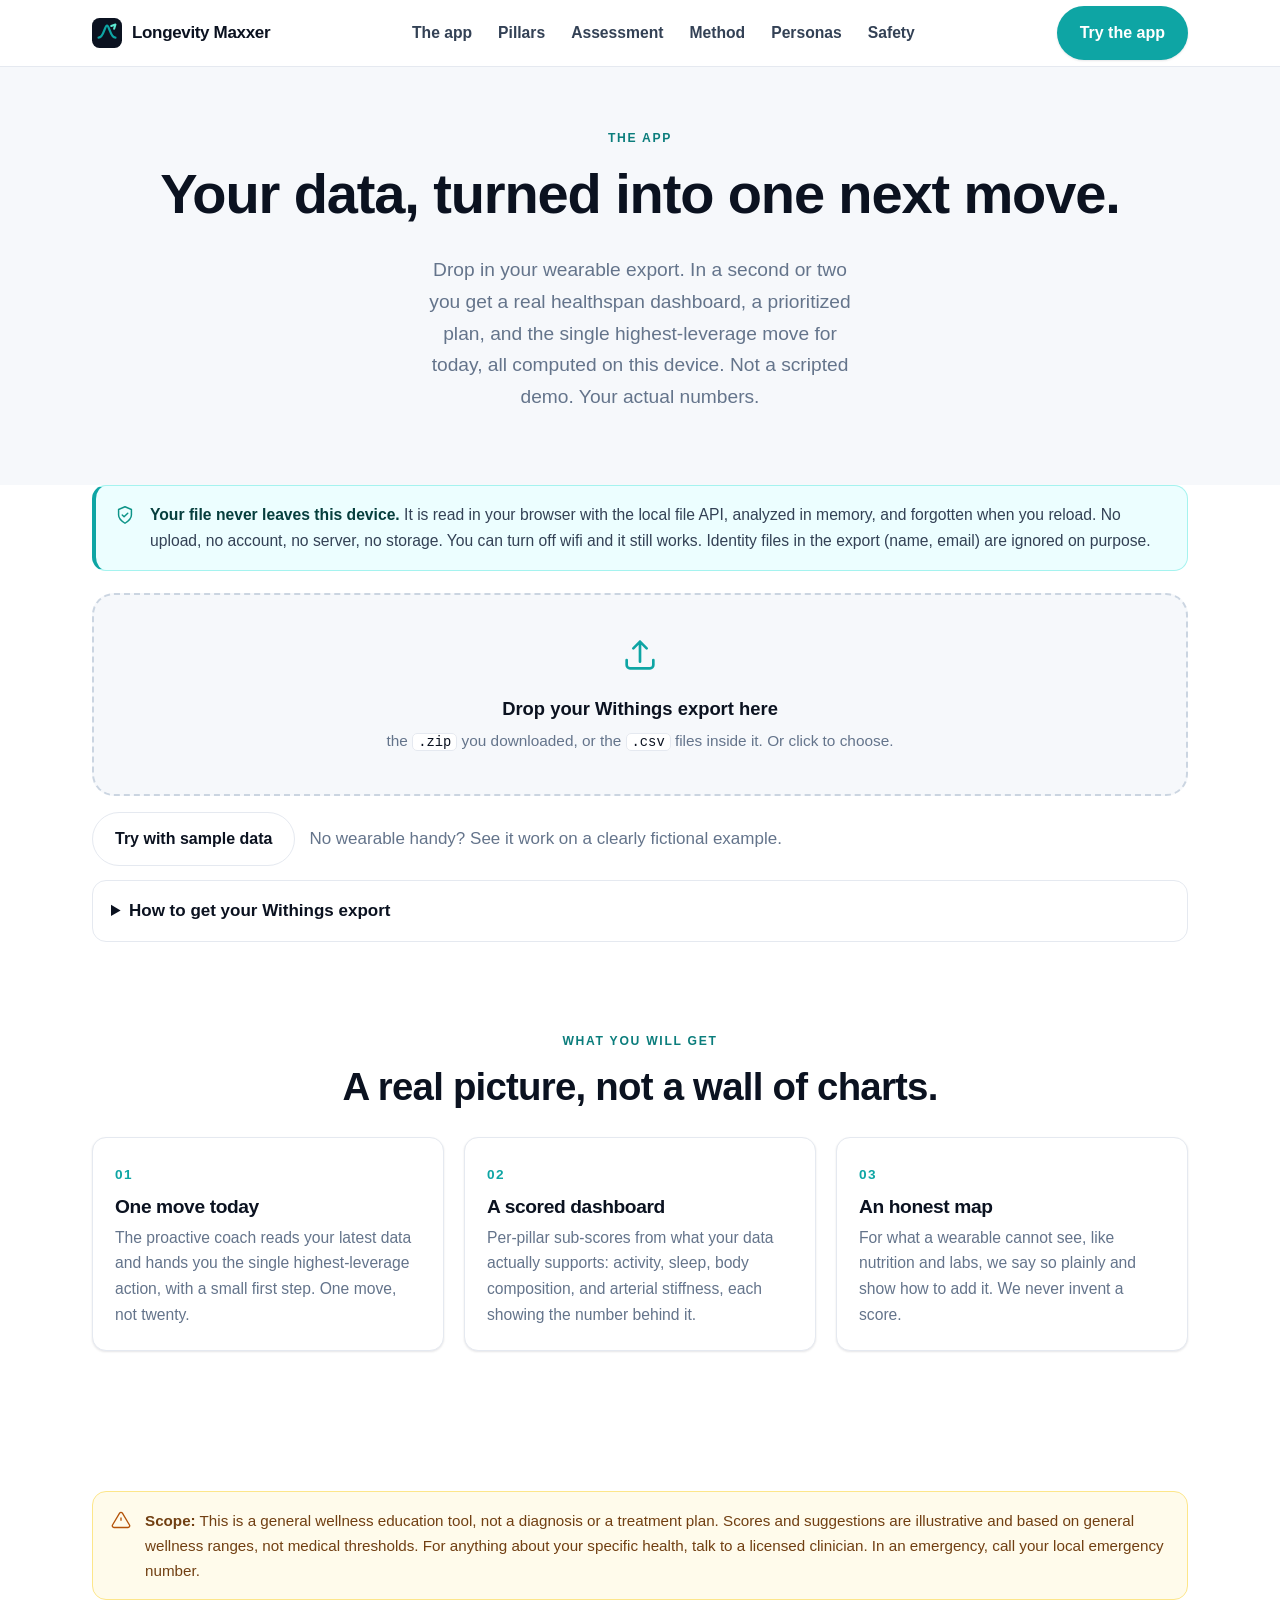
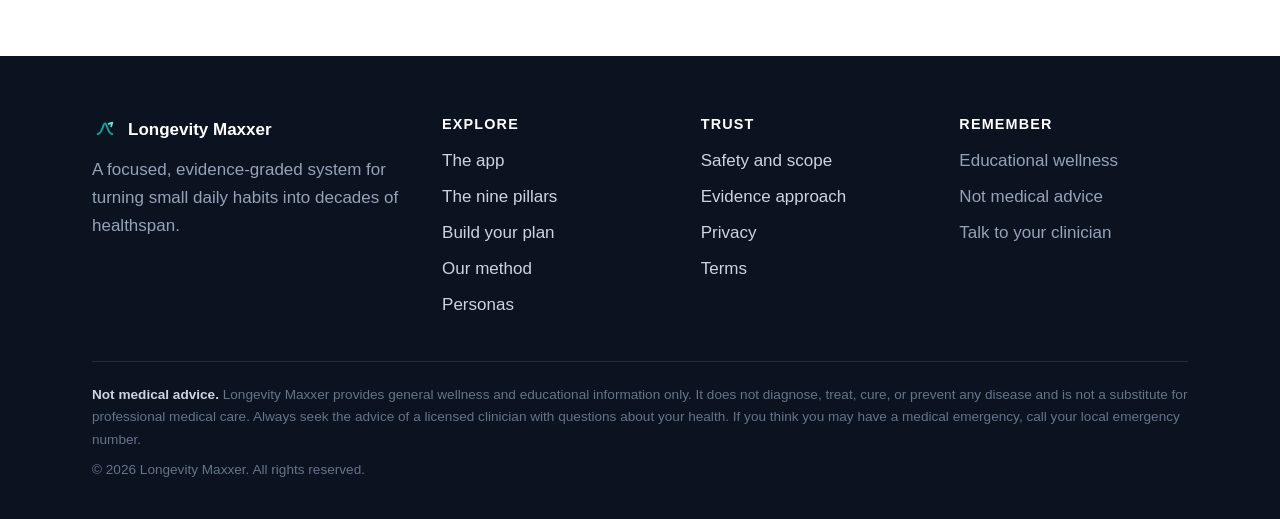
==== app.html @ d94693aa "Add real client-side wearable analyzer app Ship /app.html: drop a Withings export (.zip or .csv) and" ====
<!DOCTYPE html>
<html lang="en">
<head>
  <meta charset="UTF-8" />
  <meta name="viewport" content="width=device-width, initial-scale=1.0" />
  <title>The App | Longevity Maxxer</title>
  <meta name="description" content="Drop in your Withings export and get a real healthspan dashboard, a prioritized action plan, and a proactive coach, computed entirely in your browser. Your file is never uploaded, stored, or shared." />
  <meta name="color-scheme" content="light" />
  <link rel="icon" href="/assets/favicon.svg" type="image/svg+xml" />
  <link rel="canonical" href="/app.html" />
  <link rel="stylesheet" href="/css/styles.css" />
</head>
<body>
  <header class="nav">
    <div class="wrap nav__inner">
      <a class="brand" href="/">
        <img class="brand__mark" src="/assets/favicon.svg" alt="" width="30" height="30" />
        Longevity Maxxer
      </a>
      <nav class="nav__links" aria-label="Primary">
        <a href="/app.html" aria-current="page">The app</a>
        <a href="/pillars.html">Pillars</a>
        <a href="/assessment.html">Assessment</a>
        <a href="/method.html">Method</a>
        <a href="/personas.html">Personas</a>
        <a href="/safety.html">Safety</a>
      </nav>
      <a class="btn btn--primary nav__cta" href="/app.html">Try the app</a>
      <button class="nav__toggle" aria-label="Toggle menu" aria-expanded="false"><span></span><span></span><span></span></button>
    </div>
  </header>

  <main>
    <section class="section section--tight section--surface">
      <div class="wrap center">
        <span class="eyebrow">The app</span>
        <h1>Your data, turned into one next move.</h1>
        <p class="lead" style="margin-top:10px">Drop in your wearable export. In a second or two you get a real healthspan dashboard, a prioritized plan, and the single highest-leverage move for today, all computed on this device. Not a scripted demo. Your actual numbers.</p>
      </div>
    </section>

    <section class="section" style="padding-top:0">
      <div class="wrap">
        <div class="privacy-strip">
          <svg width="22" height="22" viewBox="0 0 24 24" fill="none" aria-hidden="true"><path d="M12 3l7 3v6c0 4-3 6.5-7 9-4-2.5-7-5-7-9V6l7-3z" stroke="#0d9488" stroke-width="1.6" stroke-linejoin="round"/><path d="M9 12l2 2 4-4" stroke="#0d9488" stroke-width="1.6" stroke-linecap="round" stroke-linejoin="round"/></svg>
          <div>
            <strong>Your file never leaves this device.</strong>
            It is read in your browser with the local file API, analyzed in memory, and forgotten when you reload. No upload, no account, no server, no storage. You can turn off wifi and it still works. Identity files in the export (name, email) are ignored on purpose.
          </div>
        </div>

        <p id="appError" class="app-error" role="alert" hidden></p>

        <div id="dropzone" class="dropzone" role="button" tabindex="0" aria-label="Add your export file">
          <svg class="dropzone__icon" width="40" height="40" viewBox="0 0 24 24" fill="none" aria-hidden="true"><path d="M12 16V4m0 0L8 8m4-4 4 4" stroke="currentColor" stroke-width="1.6" stroke-linecap="round" stroke-linejoin="round"/><path d="M4 15v3a2 2 0 0 0 2 2h12a2 2 0 0 0 2-2v-3" stroke="currentColor" stroke-width="1.6" stroke-linecap="round"/></svg>
          <p class="dropzone__title">Drop your Withings export here</p>
          <p class="dropzone__hint">the <code>.zip</code> you downloaded, or the <code>.csv</code> files inside it. Or click to choose.</p>
          <input id="fileInput" type="file" accept=".zip,.csv" multiple hidden />
        </div>

        <div class="dropzone__actions">
          <button type="button" class="btn btn--light" id="sampleBtn">Try with sample data</button>
          <span class="muted">No wearable handy? See it work on a clearly fictional example.</span>
        </div>

        <details class="howto">
          <summary>How to get your Withings export</summary>
          <ol>
            <li>Sign in at <span class="mono">account.withings.com</span> on a computer.</li>
            <li>Open <strong>Download my data</strong> in your profile settings.</li>
            <li>Request the export, then download the <span class="mono">.zip</span> when it is ready.</li>
            <li>Come back here and drop the <span class="mono">.zip</span> in the box above.</li>
          </ol>
          <p class="muted">Oura, Apple Health, and Google Health support are next. Today the app reads Withings Health Mate exports.</p>
        </details>
      </div>
    </section>

    <section class="section" id="appEmpty" style="padding-top:0">
      <div class="wrap">
        <div class="center">
          <span class="eyebrow">What you will get</span>
          <h2>A real picture, not a wall of charts.</h2>
        </div>
        <div class="cols3" style="margin-top:28px">
          <article class="ecard">
            <span class="ecard__num">01</span>
            <h3>One move today</h3>
            <p>The proactive coach reads your latest data and hands you the single highest-leverage action, with a small first step. One move, not twenty.</p>
          </article>
          <article class="ecard">
            <span class="ecard__num">02</span>
            <h3>A scored dashboard</h3>
            <p>Per-pillar sub-scores from what your data actually supports: activity, sleep, body composition, and arterial stiffness, each showing the number behind it.</p>
          </article>
          <article class="ecard">
            <span class="ecard__num">03</span>
            <h3>An honest map</h3>
            <p>For what a wearable cannot see, like nutrition and labs, we say so plainly and show how to add it. We never invent a score.</p>
          </article>
        </div>
      </div>
    </section>

    <section class="section" id="appResults" hidden>
      <div class="wrap">
        <p id="appAsOf" class="muted center" style="margin-bottom:18px"></p>

        <div id="coachReal" class="coachreal-host"></div>

        <div class="appscore">
          <div class="appscore__ring">
            <div class="appscore__num"><span id="appScore">0</span><span class="appscore__den">/100</span></div>
            <span class="scorecard__label">Healthspan focus</span>
          </div>
          <div class="appscore__meta">
            <p id="appScoreBand" class="appscore__band"></p>
            <p class="muted">A weighted read of the pillars we can measure from your data. It is a focus aid, not a grade, and not a diagnosis.</p>
          </div>
        </div>

        <div class="center" style="margin-top:40px">
          <span class="eyebrow">Your metrics</span>
          <h2>What your data shows.</h2>
        </div>
        <div id="appPillars" class="mgrid"></div>

        <div class="assess__planwrap">
          <div class="center">
            <span class="eyebrow">Your plan</span>
            <h2>Start here, in order.</h2>
            <p class="lead">Ranked by leverage and how much room you have. Gentle by design.</p>
          </div>
          <div id="appPlan" style="max-width:820px;margin:28px auto 0"></div>
          <div id="appClinician" style="max-width:820px;margin:0 auto" hidden></div>
        </div>

        <div id="appBlind" class="blind" hidden></div>

        <div id="appProvenance" class="prov-wrap"></div>

        <div class="center" style="margin-top:30px">
          <button type="button" class="btn btn--light" id="appReset">Clear and start over</button>
        </div>
      </div>
    </section>

    <section class="section section--tight">
      <div class="wrap">
        <div class="scope">
          <svg width="20" height="20" viewBox="0 0 24 24" fill="none" aria-hidden="true"><path d="M12 9v4m0 4h.01M10.3 3.86 1.82 18a2 2 0 0 0 1.71 3h16.94a2 2 0 0 0 1.71-3L13.7 3.86a2 2 0 0 0-3.4 0z" stroke="#b45309" stroke-width="1.6" stroke-linejoin="round"/></svg>
          <span><strong>Scope:</strong> This is a general wellness education tool, not a diagnosis or a treatment plan. Scores and suggestions are illustrative and based on general wellness ranges, not medical thresholds. For anything about your specific health, talk to a licensed clinician. In an emergency, call your local emergency number.</span>
        </div>
      </div>
    </section>
  </main>

  <footer class="footer">
    <div class="wrap">
      <div class="footer__grid">
        <div>
          <div class="footer__brand">
            <img src="/assets/favicon.svg" alt="" width="26" height="26" /> Longevity Maxxer
          </div>
          <p style="max-width:34ch">A focused, evidence-graded system for turning small daily habits into decades of healthspan.</p>
        </div>
        <div>
          <h4>Explore</h4>
          <ul>
            <li><a href="/app.html">The app</a></li>
            <li><a href="/pillars.html">The nine pillars</a></li>
            <li><a href="/assessment.html">Build your plan</a></li>
            <li><a href="/method.html">Our method</a></li>
            <li><a href="/personas.html">Personas</a></li>
          </ul>
        </div>
        <div>
          <h4>Trust</h4>
          <ul>
            <li><a href="/safety.html">Safety and scope</a></li>
            <li><a href="/method.html#evidence">Evidence approach</a></li>
            <li><a href="/privacy.html">Privacy</a></li>
            <li><a href="/terms.html">Terms</a></li>
          </ul>
        </div>
        <div>
          <h4>Remember</h4>
          <ul>
            <li>Educational wellness</li>
            <li>Not medical advice</li>
            <li>Talk to your clinician</li>
          </ul>
        </div>
      </div>
      <div class="footer__legal">
        <p><strong style="color:#cbd5e1">Not medical advice.</strong> Longevity Maxxer provides general wellness and educational information only. It does not diagnose, treat, cure, or prevent any disease and is not a substitute for professional medical care. Always seek the advice of a licensed clinician with questions about your health. If you think you may have a medical emergency, call your local emergency number.</p>
        <p>&copy; <span id="year">2026</span> Longevity Maxxer. All rights reserved.</p>
      </div>
    </div>
  </footer>
  <script src="/js/jszip.min.js"></script>
  <script src="/js/main.js"></script>
  <script src="/js/app.js"></script>
</body>
</html>
---- css/styles.css ----
/* Longevity Maxxer - design system
   Dependency-free. No build step. Iterated via GitHub commits. */

:root {
  --ink: #0b1220;
  --ink-2: #111a2b;
  --slate: #334155;
  --muted: #64748b;
  --line: #e5e9f0;
  --bg: #ffffff;
  --surface: #f6f8fb;
  --surface-2: #eef2f7;
  --accent: #0ea5a4;
  --accent-deep: #0b7d7c;
  --accent-ink: #063e3d;
  --indigo: #4f46e5;
  --amber: #b45309;
  --green: #15803d;
  --red: #b91c1c;
  --radius: 14px;
  --radius-lg: 22px;
  --shadow-sm: 0 1px 2px rgba(11, 18, 32, 0.06), 0 1px 3px rgba(11, 18, 32, 0.05);
  --shadow: 0 10px 30px rgba(11, 18, 32, 0.08);
  --shadow-lg: 0 24px 60px rgba(11, 18, 32, 0.16);
  --maxw: 1140px;
  --font: -apple-system, BlinkMacSystemFont, "Segoe UI", Roboto, Helvetica, Arial,
    "Apple Color Emoji", "Segoe UI Emoji", sans-serif;
}

* { box-sizing: border-box; }
html { scroll-behavior: smooth; -webkit-text-size-adjust: 100%; }
body {
  margin: 0;
  font-family: var(--font);
  color: var(--slate);
  background: var(--bg);
  line-height: 1.65;
  font-size: 17px;
}
h1, h2, h3, h4 { color: var(--ink); line-height: 1.15; margin: 0 0 0.5em; font-weight: 750; letter-spacing: -0.02em; }
h1 { font-size: clamp(2.2rem, 5vw, 3.5rem); }
h2 { font-size: clamp(1.7rem, 3.4vw, 2.4rem); }
h3 { font-size: 1.2rem; }
p { margin: 0 0 1rem; }
a { color: var(--accent-deep); text-decoration: none; }
a:hover { text-decoration: underline; }
img { max-width: 100%; display: block; }
ul { margin: 0 0 1rem; padding-left: 1.15rem; }
li { margin: 0.3rem 0; }

.wrap { width: 100%; max-width: var(--maxw); margin: 0 auto; padding: 0 22px; }
.section { padding: 84px 0; }
.section--tight { padding: 56px 0; }
.section--surface { background: var(--surface); }
.section--ink { background: var(--ink); color: #cbd5e1; }
.section--ink h2, .section--ink h3 { color: #fff; }
.center { text-align: center; }
.lead { font-size: 1.2rem; color: var(--muted); max-width: 40ch; }
.center .lead { margin-left: auto; margin-right: auto; }
.eyebrow {
  display: inline-block; text-transform: uppercase; letter-spacing: 0.14em;
  font-size: 0.76rem; font-weight: 700; color: var(--accent-deep);
  margin-bottom: 14px;
}
.section--ink .eyebrow { color: #5eead4; }

/* Buttons */
.btn {
  display: inline-flex; align-items: center; gap: 8px; cursor: pointer;
  font: inherit; font-weight: 650; font-size: 1rem;
  padding: 13px 22px; border-radius: 999px; border: 1px solid transparent;
  transition: transform 0.12s ease, box-shadow 0.12s ease, background 0.12s ease;
  text-decoration: none;
}
.btn:hover { text-decoration: none; transform: translateY(-1px); }
.btn--primary { background: var(--accent); color: #fff; box-shadow: var(--shadow-sm); }
.btn--primary:hover { background: var(--accent-deep); color: #fff; }
.btn--ghost { background: transparent; color: #fff; border-color: rgba(255,255,255,0.28); }
.btn--ghost:hover { background: rgba(255,255,255,0.08); color: #fff; }
.btn--light { background: #fff; color: var(--ink); border-color: var(--line); }
.btn--light:hover { background: var(--surface); color: var(--ink); }

/* Nav */
.nav {
  position: sticky; top: 0; z-index: 50;
  background: rgba(255,255,255,0.82); backdrop-filter: saturate(160%) blur(12px);
  border-bottom: 1px solid var(--line);
}
.nav__inner { display: flex; align-items: center; justify-content: space-between; height: 66px; }
.brand { display: flex; align-items: center; gap: 10px; font-weight: 800; color: var(--ink); letter-spacing: -0.02em; }
.brand:hover { text-decoration: none; }
.brand__mark { width: 30px; height: 30px; }
.nav__links { display: flex; align-items: center; gap: 26px; }
.nav__links a { color: var(--slate); font-weight: 550; font-size: 0.98rem; }
.nav__links a:hover { color: var(--ink); text-decoration: none; }
.nav__cta { display: inline-flex; }
.nav__toggle { display: none; background: none; border: 0; cursor: pointer; padding: 8px; }
.nav__toggle span { display: block; width: 22px; height: 2px; background: var(--ink); margin: 4px 0; border-radius: 2px; }

/* Hero */
.hero { position: relative; overflow: hidden; background: radial-gradient(1200px 600px at 70% -10%, #14343a 0%, var(--ink) 55%); color: #cbd5e1; }
.hero__inner { padding: 96px 0 88px; display: grid; grid-template-columns: 1.15fr 0.85fr; gap: 48px; align-items: center; }
.hero h1 { color: #fff; }
.hero__lead { font-size: 1.25rem; color: #a9b6c8; max-width: 46ch; margin-bottom: 28px; }
.hero__cta { display: flex; gap: 14px; flex-wrap: wrap; }
.hero__note { margin-top: 22px; font-size: 0.9rem; color: #7c8aa0; }
.hero__badges { display: flex; flex-wrap: wrap; gap: 10px; margin-top: 26px; }
.hero__badge { font-size: 0.8rem; font-weight: 600; color: #a9b6c8; border: 1px solid rgba(255,255,255,0.14); padding: 6px 12px; border-radius: 999px; }

/* Score card in hero */
.scorecard {
  background: linear-gradient(180deg, #16202f, #0e1725);
  border: 1px solid rgba(255,255,255,0.10); border-radius: var(--radius-lg);
  padding: 26px; box-shadow: var(--shadow-lg);
}
.scorecard__top { display: flex; align-items: center; justify-content: space-between; margin-bottom: 18px; }
.scorecard__label { font-size: 0.82rem; color: #8b98ad; text-transform: uppercase; letter-spacing: 0.1em; }
.ring { --val: 78; position: relative; width: 128px; height: 128px; margin: 4px auto 8px; }
.ring svg { transform: rotate(-90deg); }
.ring__num { position: absolute; inset: 0; display: grid; place-items: center; font-size: 2rem; font-weight: 800; color: #fff; }
.scorecard__pillars { list-style: none; padding: 0; margin: 14px 0 0; }
.scorecard__pillars li { display: flex; align-items: center; justify-content: space-between; gap: 12px; padding: 9px 0; border-top: 1px solid rgba(255,255,255,0.07); font-size: 0.92rem; color: #b8c4d6; }
.bar { flex: 1; height: 6px; background: rgba(255,255,255,0.1); border-radius: 999px; overflow: hidden; }
.bar > span { display: block; height: 100%; background: linear-gradient(90deg, var(--accent), #5eead4); border-radius: 999px; }
.scorecard__foot { margin-top: 16px; font-size: 0.78rem; color: #7c8aa0; }

/* Generic grid + cards */
.grid { display: grid; gap: 22px; }
.grid--2 { grid-template-columns: repeat(2, 1fr); }
.grid--3 { grid-template-columns: repeat(3, 1fr); }
.grid--4 { grid-template-columns: repeat(4, 1fr); }
.card {
  background: var(--bg); border: 1px solid var(--line); border-radius: var(--radius);
  padding: 26px; box-shadow: var(--shadow-sm); transition: transform 0.12s ease, box-shadow 0.12s ease;
}
.card--hover:hover { transform: translateY(-3px); box-shadow: var(--shadow); }
.card__icon { width: 42px; height: 42px; border-radius: 11px; display: grid; place-items: center; background: var(--surface-2); color: var(--accent-deep); margin-bottom: 14px; }
.card h3 { margin-bottom: 6px; }
.card p { font-size: 0.98rem; color: var(--muted); margin: 0; }

/* Pillars */
.pillar__tag { font-size: 0.72rem; font-weight: 700; letter-spacing: 0.06em; text-transform: uppercase; color: var(--accent-deep); }

/* Steps */
.steps { counter-reset: step; }
.step { position: relative; padding-left: 58px; }
.step::before {
  counter-increment: step; content: counter(step);
  position: absolute; left: 0; top: 0; width: 38px; height: 38px; border-radius: 50%;
  background: var(--ink); color: #fff; font-weight: 750; display: grid; place-items: center;
}

/* Evidence tiers */
.tier { display: inline-flex; align-items: center; gap: 7px; font-size: 0.74rem; font-weight: 700; padding: 4px 10px; border-radius: 999px; border: 1px solid; }
.tier::before { content: ""; width: 7px; height: 7px; border-radius: 50%; background: currentColor; }
.tier--strong { color: var(--green); border-color: #bbf7d0; background: #f0fdf4; }
.tier--moderate { color: var(--amber); border-color: #fde68a; background: #fffbeb; }
.tier--emerging { color: var(--indigo); border-color: #c7d2fe; background: #eef2ff; }

/* Personas */
.persona { display: flex; flex-direction: column; height: 100%; }
.persona__head { display: flex; align-items: center; gap: 14px; margin-bottom: 14px; }
.persona__avatar { width: 52px; height: 52px; border-radius: 50%; display: grid; place-items: center; font-weight: 800; color: #fff; font-size: 1.15rem; flex: none; }
.persona__role { font-size: 0.86rem; color: var(--muted); }
.persona__name { font-weight: 750; color: var(--ink); }
.persona__type { font-size: 0.98rem; font-weight: 700; color: var(--accent-deep); margin-bottom: 8px; }
.persona__list { list-style: none; padding: 0; margin: 8px 0 0; }
.persona__list li { position: relative; padding-left: 20px; font-size: 0.95rem; margin: 8px 0; color: var(--slate); }
.persona__list li::before { content: ""; position: absolute; left: 0; top: 9px; width: 8px; height: 8px; border-radius: 2px; background: var(--accent); }
.persona__signal { margin-top: auto; padding-top: 14px; border-top: 1px dashed var(--line); font-size: 0.9rem; color: var(--muted); }
.persona__signal strong { color: var(--ink); }

/* Self-check tool */
.tool { background: var(--bg); border: 1px solid var(--line); border-radius: var(--radius-lg); box-shadow: var(--shadow); overflow: hidden; }
.tool__grid { display: grid; grid-template-columns: 1.1fr 0.9fr; }
.tool__form { padding: 30px; }
.tool__side { padding: 30px; background: var(--ink); color: #cbd5e1; }
.field { margin-bottom: 18px; }
.field label { display: flex; justify-content: space-between; font-weight: 600; color: var(--ink); font-size: 0.95rem; margin-bottom: 7px; }
.field output { color: var(--accent-deep); font-variant-numeric: tabular-nums; }
input[type="range"] { width: 100%; accent-color: var(--accent); }
.seg { display: flex; gap: 8px; flex-wrap: wrap; }
.seg button { font: inherit; font-size: 0.9rem; padding: 8px 14px; border-radius: 999px; border: 1px solid var(--line); background: #fff; cursor: pointer; color: var(--slate); }
.seg button[aria-pressed="true"] { background: var(--accent); color: #fff; border-color: var(--accent); }
.tool__result-num { font-size: 3rem; font-weight: 800; color: #fff; line-height: 1; }
.tool__focus { margin-top: 14px; padding: 14px; border-radius: 12px; background: rgba(255,255,255,0.06); border: 1px solid rgba(255,255,255,0.1); }
.tool__focus h4 { color: #5eead4; margin: 0 0 4px; font-size: 0.8rem; text-transform: uppercase; letter-spacing: 0.08em; }
.tool__focus p { margin: 0; color: #e2e8f0; }
.tool__privacy { margin-top: 16px; font-size: 0.82rem; color: #94a3b8; display: flex; gap: 8px; align-items: flex-start; }

/* Callout / disclaimer primitives */
.scope {
  display: flex; gap: 14px; align-items: flex-start;
  background: #fffbeb; border: 1px solid #fde68a; color: #713f12;
  border-radius: var(--radius); padding: 16px 18px; font-size: 0.95rem;
}
.scope svg { flex: none; margin-top: 2px; }
.scope strong { color: #713f12; }
.callout { border-left: 4px solid var(--accent); background: var(--surface); padding: 16px 20px; border-radius: 0 var(--radius) var(--radius) 0; }

/* Safety solution cards */
.solution { display: flex; gap: 16px; align-items: flex-start; }
.solution__num { flex: none; width: 34px; height: 34px; border-radius: 9px; background: var(--accent-ink); color: #5eead4; display: grid; place-items: center; font-weight: 750; }

/* FAQ / details */
.qa { border: 1px solid var(--line); border-radius: var(--radius); background: #fff; margin-bottom: 12px; }
.qa summary { cursor: pointer; padding: 18px 20px; font-weight: 650; color: var(--ink); list-style: none; display: flex; justify-content: space-between; align-items: center; }
.qa summary::-webkit-details-marker { display: none; }
.qa summary::after { content: "+"; font-size: 1.4rem; color: var(--accent-deep); }
.qa[open] summary::after { content: "\2212"; }
.qa__body { padding: 0 20px 18px; color: var(--muted); }

/* Legal pages */
.doc { max-width: 760px; }
.doc h2 { margin-top: 2em; }
.doc h3 { margin-top: 1.6em; }
.doc p, .doc li { color: var(--slate); }
.doc__meta { color: var(--muted); font-size: 0.9rem; }

/* Footer */
.footer { background: var(--ink); color: #94a3b8; padding: 60px 0 30px; }
.footer a { color: #cbd5e1; }
.footer__grid { display: grid; grid-template-columns: 1.4fr 1fr 1fr 1fr; gap: 30px; }
.footer h4 { color: #fff; font-size: 0.9rem; text-transform: uppercase; letter-spacing: 0.08em; margin-bottom: 14px; }
.footer ul { list-style: none; padding: 0; margin: 0; }
.footer li { margin: 8px 0; }
.footer__brand { display: flex; align-items: center; gap: 10px; color: #fff; font-weight: 800; margin-bottom: 12px; }
.footer__legal { margin-top: 34px; padding-top: 22px; border-top: 1px solid rgba(255,255,255,0.1); font-size: 0.85rem; color: #64748b; }
.footer__legal p { margin: 0 0 8px; }

/* Utility */
.mt-0 { margin-top: 0; }
.mb-0 { margin-bottom: 0; }
.stack > * + * { margin-top: 14px; }
.pill-row { display: flex; flex-wrap: wrap; gap: 10px; }
.hide { display: none !important; }

/* Responsive */
@media (max-width: 900px) {
  .hero__inner { grid-template-columns: 1fr; }
  .grid--3, .grid--4 { grid-template-columns: repeat(2, 1fr); }
  .tool__grid { grid-template-columns: 1fr; }
  .footer__grid { grid-template-columns: 1fr 1fr; }
  .nav__links { position: absolute; top: 66px; left: 0; right: 0; flex-direction: column; align-items: flex-start; gap: 0; background: #fff; border-bottom: 1px solid var(--line); padding: 8px 22px 18px; box-shadow: var(--shadow); }
  .nav__links a { padding: 12px 0; width: 100%; border-top: 1px solid var(--line); }
  .nav__links.hide { display: none; }
  .nav__toggle { display: block; }
  .nav__cta { display: none; }
}
@media (max-width: 560px) {
  .grid--2, .grid--3, .grid--4 { grid-template-columns: 1fr; }
  .footer__grid { grid-template-columns: 1fr; }
  .section { padding: 60px 0; }
}
@media (prefers-reduced-motion: reduce) {
  * { scroll-behavior: auto !important; transition: none !important; }
}

/* ================================================================
   EXPANSION components
   ================================================================ */

/* Layout with sticky side rail (pillars page) */
.rail { display: grid; grid-template-columns: 240px 1fr; gap: 40px; align-items: start; }
.rail__toc { position: sticky; top: 84px; display: flex; flex-direction: column; gap: 2px; }
.rail__toc a { color: var(--slate); font-size: 0.92rem; padding: 8px 12px; border-radius: 9px; border-left: 2px solid transparent; }
.rail__toc a:hover { background: var(--surface); color: var(--ink); text-decoration: none; border-left-color: var(--accent); }

/* Pillar detail */
.pd { padding: 30px 0 34px; border-top: 1px solid var(--line); }
.pd:first-child { border-top: 0; padding-top: 6px; }
.pd__tag { font-size: 0.72rem; font-weight: 700; letter-spacing: 0.08em; text-transform: uppercase; color: var(--accent-deep); }
.pd__head h2 { margin: 6px 0 6px; }
.pd__lead { color: var(--muted); font-size: 1.08rem; margin: 0 0 18px; }
.pd__grid { display: grid; grid-template-columns: 1fr 1fr; gap: 30px; }
.pd__col h3 { font-size: 0.86rem; text-transform: uppercase; letter-spacing: 0.06em; color: var(--slate); margin: 18px 0 6px; }
.pd__col h3:first-child { margin-top: 0; }
.pd__col p { color: var(--slate); margin: 0; }
.ticks { list-style: none; padding: 0; margin: 0; }
.ticks li { position: relative; padding-left: 26px; margin: 8px 0; color: var(--slate); }
.ticks li::before { content: ""; position: absolute; left: 4px; top: 8px; width: 10px; height: 6px; border-left: 2px solid var(--accent); border-bottom: 2px solid var(--accent); transform: rotate(-45deg); }
.pd__actions { margin-top: 22px; background: var(--surface); border: 1px solid var(--line); border-radius: var(--radius); padding: 22px 24px; }
.pd__actions h3 { font-size: 0.86rem; text-transform: uppercase; letter-spacing: 0.06em; color: var(--slate); margin: 0 0 12px; }
.habits { list-style: none; padding: 0; margin: 0 0 14px; }
.habits li { display: flex; align-items: center; gap: 10px; flex-wrap: wrap; margin: 10px 0; color: var(--ink); font-weight: 550; }
.pd__start { padding: 12px 14px; border-left: 3px solid var(--accent); background: #fff; border-radius: 0 10px 10px 0; color: var(--slate); }
.pd__start strong, .pd__clin strong { color: var(--ink); }
.pd__clin { margin-top: 12px; padding: 12px 14px; background: #fffbeb; border: 1px solid #fde68a; border-radius: 10px; color: #713f12; font-size: 0.95rem; }

/* Proactive coach demo */
.coach { display: grid; grid-template-columns: 320px 1fr; gap: 44px; align-items: center; }
.phone { width: 320px; margin: 0 auto; background: #0b1220; border: 10px solid #0b1220; border-radius: 40px; box-shadow: var(--shadow-lg); overflow: hidden; }
.phone__notch { height: 26px; background: #0b1220; position: relative; }
.phone__notch::after { content: ""; position: absolute; left: 50%; top: 7px; transform: translateX(-50%); width: 120px; height: 20px; background: #000; border-radius: 0 0 14px 14px; }
.phone__screen { background: linear-gradient(180deg, #0e1725, #0b1220); padding: 10px; height: 460px; display: flex; flex-direction: column; }
.coach-feed { flex: 1; overflow: hidden; display: flex; flex-direction: column; gap: 10px; padding: 6px; }
.cmsg { max-width: 88%; }
.cmsg__body { padding: 11px 13px; border-radius: 14px; font-size: 0.9rem; line-height: 1.5; }
.cmsg--push { align-self: stretch; max-width: 100%; background: rgba(14,165,164,0.12); border: 1px solid rgba(94,234,212,0.25); border-radius: 14px; padding: 10px 12px; }
.cmsg--push .cmsg__body { padding: 6px 0 0; color: #e2e8f0; }
.cmsg__app { display: flex; align-items: center; gap: 7px; font-size: 0.72rem; color: #94a3b8; font-weight: 600; }
.cmsg__dot { width: 8px; height: 8px; border-radius: 50%; background: #5eead4; }
.cmsg__kind { background: rgba(94,234,212,0.16); color: #5eead4; padding: 1px 7px; border-radius: 999px; font-size: 0.66rem; }
.cmsg__time { margin-left: auto; color: #64748b; font-weight: 500; }
.cmsg--coach { align-self: flex-start; }
.cmsg--coach .cmsg__body { background: #1e293b; color: #e2e8f0; border-bottom-left-radius: 4px; }
.cmsg--you { align-self: flex-end; }
.cmsg--you .cmsg__body { background: var(--accent); color: #fff; border-bottom-right-radius: 4px; }
.coach__panel h2 { margin-bottom: 10px; }
.coach__caption { min-height: 3.2em; background: var(--surface); border: 1px solid var(--line); border-left: 3px solid var(--accent); border-radius: 0 12px 12px 0; padding: 14px 16px; color: var(--slate); font-size: 1.02rem; }
.coach__controls { display: flex; align-items: center; gap: 16px; margin-top: 18px; }
.coach__dots { display: flex; gap: 6px; }
.cdot { width: 8px; height: 8px; border-radius: 50%; background: var(--surface-2); transition: background 0.2s ease; }
.cdot--on { background: var(--accent); }

/* Assessment */
.assess { display: grid; grid-template-columns: 1fr 1fr; gap: 34px; align-items: start; }
.assess__panel { position: sticky; top: 84px; }
.agroup { border: 1px solid var(--line); border-radius: var(--radius); padding: 18px 20px 6px; margin: 0 0 18px; }
.agroup legend { font-weight: 700; color: var(--accent-deep); padding: 0 8px; font-size: 0.92rem; text-transform: uppercase; letter-spacing: 0.05em; }
.assess__result { background: var(--ink); color: #cbd5e1; border-radius: var(--radius-lg); padding: 26px; box-shadow: var(--shadow); }
.assess__scoretop { display: flex; align-items: baseline; justify-content: space-between; }
.assess__num { font-size: 3.2rem; font-weight: 800; color: #fff; line-height: 1; }
.abar { margin: 12px 0; }
.abar__top { display: flex; justify-content: space-between; font-size: 0.9rem; color: #cbd5e1; margin-bottom: 5px; }
.abar__num { color: #5eead4; font-variant-numeric: tabular-nums; font-weight: 700; }
.abar__track { height: 8px; background: rgba(255,255,255,0.1); border-radius: 999px; overflow: hidden; }
.abar__track > span { display: block; height: 100%; background: linear-gradient(90deg, var(--accent), #5eead4); border-radius: 999px; transition: width 0.4s ease; }
.assess__planwrap { margin-top: 30px; }
.plan { display: flex; gap: 16px; align-items: flex-start; background: #fff; border: 1px solid var(--line); border-radius: var(--radius); padding: 20px 22px; margin-bottom: 14px; box-shadow: var(--shadow-sm); }
.plan__rank { flex: none; width: 34px; height: 34px; border-radius: 9px; background: var(--accent); color: #fff; display: grid; place-items: center; font-weight: 750; }
.plan__meta { display: flex; align-items: center; gap: 10px; flex-wrap: wrap; margin-bottom: 6px; }
.plan__pillar { font-size: 0.78rem; text-transform: uppercase; letter-spacing: 0.06em; color: var(--muted); font-weight: 700; }
.plan__body h3 { margin: 0 0 6px; }
.plan__why { color: var(--muted); margin: 0 0 10px; font-size: 0.98rem; }
.plan__start { padding: 10px 14px; border-left: 3px solid var(--accent); background: var(--surface); border-radius: 0 10px 10px 0; color: var(--slate); font-size: 0.95rem; }
.plan__start strong { color: var(--ink); }
#assessClinician { margin-top: 24px; background: #fffbeb; border: 1px solid #fde68a; border-radius: var(--radius); padding: 20px 22px; }
#assessClinician h3 { color: #713f12; margin-top: 0; }
#assessClinician .ticks li { color: #713f12; }
#assessClinician .ticks li::before { border-color: var(--amber); }

/* Method / differentiation */
.diff { display: grid; grid-template-columns: 1fr 1.3fr; gap: 0; border: 1px solid var(--line); border-radius: var(--radius); overflow: hidden; margin-bottom: 12px; }
.diff__most { background: var(--surface); color: var(--muted); padding: 18px 20px; border-right: 1px solid var(--line); display: flex; align-items: center; }
.diff__we { background: #fff; color: var(--ink); font-weight: 550; padding: 18px 20px; display: flex; align-items: center; }

@media (max-width: 900px) {
  .rail { grid-template-columns: 1fr; }
  .rail__toc { position: static; flex-direction: row; flex-wrap: wrap; gap: 6px; margin-bottom: 10px; }
  .coach { grid-template-columns: 1fr; gap: 30px; }
  .assess { grid-template-columns: 1fr; }
  .assess__panel { position: static; }
  .pd__grid { grid-template-columns: 1fr; gap: 16px; }
}
@media (max-width: 560px) {
  .diff { grid-template-columns: 1fr; }
  .diff__most { border-right: 0; border-bottom: 1px solid var(--line); }
  .phone, .phone__screen { width: 100%; }
}

/* ===================== The app (data analyzer) ===================== */
.muted { color: var(--muted); }
.fineprint { font-size: 0.82rem; color: var(--muted); margin: 10px 0 0; }
.mono { font-family: ui-monospace, SFMono-Regular, Menlo, Consolas, monospace; font-size: 0.92em; }
.dropzone code, .howto code, .dropzone__hint code { font-family: ui-monospace, SFMono-Regular, Menlo, Consolas, monospace; background: #fff; border: 1px solid var(--line); padding: 0 5px; border-radius: 5px; font-size: 0.9em; color: var(--ink); }

.privacy-strip { display: flex; gap: 14px; align-items: flex-start; background: #ecfeff; border: 1px solid #a5f3ef; border-left: 4px solid var(--accent); border-radius: var(--radius); padding: 16px 18px; color: var(--slate); margin-bottom: 22px; font-size: 0.98rem; }
.privacy-strip svg { flex: none; margin-top: 2px; }
.privacy-strip strong { color: var(--accent-ink); }

.app-error { background: #fef2f2; border: 1px solid #fecaca; color: var(--red); border-radius: var(--radius); padding: 12px 16px; margin-bottom: 16px; font-weight: 600; }

.dropzone { border: 2px dashed #cbd5e1; border-radius: var(--radius-lg); background: var(--surface); padding: 40px 24px; text-align: center; cursor: pointer; transition: border-color 0.2s ease, background 0.2s ease; color: var(--muted); }
.dropzone:hover, .dropzone:focus-visible { border-color: var(--accent); background: #fff; outline: none; }
.dropzone--over { border-color: var(--accent); background: #ecfeff; }
.dropzone__icon { color: var(--accent); }
.dropzone__title { font-size: 1.15rem; font-weight: 700; color: var(--ink); margin: 10px 0 4px; }
.dropzone__hint { margin: 0; font-size: 0.96rem; }
.dropzone__actions { display: flex; align-items: center; gap: 14px; flex-wrap: wrap; margin: 16px 0 8px; }

.howto { margin-top: 14px; border: 1px solid var(--line); border-radius: var(--radius); padding: 4px 18px; background: #fff; }
.howto summary { cursor: pointer; font-weight: 650; color: var(--ink); padding: 12px 0; }
.howto ol { margin: 4px 0 8px; padding-left: 20px; }
.howto li { margin: 6px 0; }

.cols3 { display: grid; grid-template-columns: repeat(3, 1fr); gap: 20px; }
.ecard { background: #fff; border: 1px solid var(--line); border-radius: var(--radius); padding: 22px; box-shadow: var(--shadow-sm); }
.ecard__num { color: var(--accent); font-weight: 800; letter-spacing: 0.1em; font-size: 0.85rem; }
.ecard h3 { margin: 8px 0 6px; }
.ecard p { margin: 0; color: var(--muted); font-size: 0.98rem; }

.appscore { display: flex; gap: 26px; align-items: center; background: var(--ink); color: #cbd5e1; border-radius: var(--radius-lg); padding: 26px 30px; box-shadow: var(--shadow); margin-top: 22px; }
.appscore__ring { text-align: center; flex: none; }
.appscore__num { font-size: 3.4rem; font-weight: 800; color: #fff; line-height: 1; font-variant-numeric: tabular-nums; }
.appscore__den { font-size: 1.2rem; color: #64748b; font-weight: 700; }
.appscore .scorecard__label { display: block; margin-top: 6px; }
.appscore__band { font-size: 1.25rem; color: #fff; font-weight: 700; margin: 0 0 6px; }
.appscore__meta .muted { color: #94a3b8; }

.coachreal-host:empty { display: none; }
.rcoach { display: grid; grid-template-columns: 300px 1fr; gap: 30px; align-items: center; background: #fff; border: 1px solid var(--line); border-radius: var(--radius-lg); padding: 26px; box-shadow: var(--shadow); }
.rcoach__phone { background: #0b1220; border: 10px solid #0b1220; border-radius: 34px; padding: 6px 14px 22px; box-shadow: var(--shadow-lg); }
.phone__notch { width: 120px; height: 18px; background: #0b1220; border-radius: 0 0 14px 14px; margin: 0 auto 14px; }
.rcoach__side h3 { margin: 0 0 8px; }
.rcoach__why { color: var(--muted); margin: 0 0 14px; }
.rcoach__start { padding: 10px 14px; border-left: 3px solid var(--accent); background: var(--surface); border-radius: 0 10px 10px 0; color: var(--slate); }
.rcoach__start strong { color: var(--ink); }

.mgrid { display: grid; grid-template-columns: repeat(3, 1fr); gap: 16px; margin-top: 24px; }
.mcard { background: #fff; border: 1px solid var(--line); border-radius: var(--radius); padding: 16px 18px; box-shadow: var(--shadow-sm); border-top: 3px solid var(--line); }
.mcard--good { border-top-color: var(--green); }
.mcard--mid { border-top-color: var(--amber); }
.mcard--low { border-top-color: var(--red); }
.mcard__top { display: flex; justify-content: space-between; align-items: center; gap: 8px; }
.mcard__name { font-weight: 700; color: var(--ink); font-size: 0.98rem; }
.mcard__status { font-size: 0.66rem; text-transform: uppercase; letter-spacing: 0.06em; color: var(--muted); background: var(--surface); border: 1px solid var(--line); padding: 2px 7px; border-radius: 999px; white-space: nowrap; }
.mcard__score { display: flex; align-items: baseline; gap: 10px; margin: 10px 0 8px; }
.mcard__num { font-size: 2rem; font-weight: 800; color: var(--ink); line-height: 1; font-variant-numeric: tabular-nums; }
.mcard__metric { font-size: 0.9rem; color: var(--muted); }
.mcard__bar { height: 7px; background: var(--surface-2); border-radius: 999px; overflow: hidden; }
.mcard__bar > span { display: block; height: 100%; border-radius: 999px; background: linear-gradient(90deg, var(--accent), #5eead4); }
.mcard--mid .mcard__bar > span { background: linear-gradient(90deg, #d97706, #fbbf24); }
.mcard--low .mcard__bar > span { background: linear-gradient(90deg, #dc2626, #f87171); }
.mcard__spark { color: var(--accent); margin: 10px 0 2px; height: 26px; }
.mcard__spark .spark { width: 100%; height: 26px; display: block; }
.mcard__sub { font-size: 0.85rem; color: var(--muted); margin: 8px 0 0; }
.mcard__note { font-size: 0.85rem; color: var(--amber); margin: 8px 0 0; }

.blind { margin-top: 34px; background: var(--surface); border: 1px solid var(--line); border-radius: var(--radius-lg); padding: 24px 26px; }
.blind h3 { margin: 0 0 4px; }
.blindgrid { display: grid; grid-template-columns: 1fr 1fr; gap: 14px; margin-top: 14px; }
.blindcard { background: #fff; border: 1px solid var(--line); border-radius: var(--radius); padding: 16px 18px; }
.blindcard strong { color: var(--ink); }
.blindcard p { margin: 6px 0 0; color: var(--muted); font-size: 0.94rem; }

.prov-wrap { margin-top: 30px; }
.prov-wrap h3 { margin-bottom: 4px; }
.prov { list-style: none; padding: 0; margin: 8px 0 0; display: grid; grid-template-columns: 1fr 1fr; gap: 6px 20px; }
.prov li { font-size: 0.9rem; color: var(--slate); }
.prov code { background: var(--surface); padding: 1px 6px; border-radius: 5px; font-family: ui-monospace, SFMono-Regular, Menlo, Consolas, monospace; font-size: 0.85em; }

@media (max-width: 900px) {
  .mgrid, .cols3 { grid-template-columns: 1fr 1fr; }
  .rcoach { grid-template-columns: 1fr; }
  .rcoach__phone { max-width: 320px; margin: 0 auto; }
}
@media (max-width: 560px) {
  .mgrid, .cols3, .blindgrid, .prov { grid-template-columns: 1fr; }
  .appscore { flex-direction: column; text-align: center; align-items: stretch; }
}
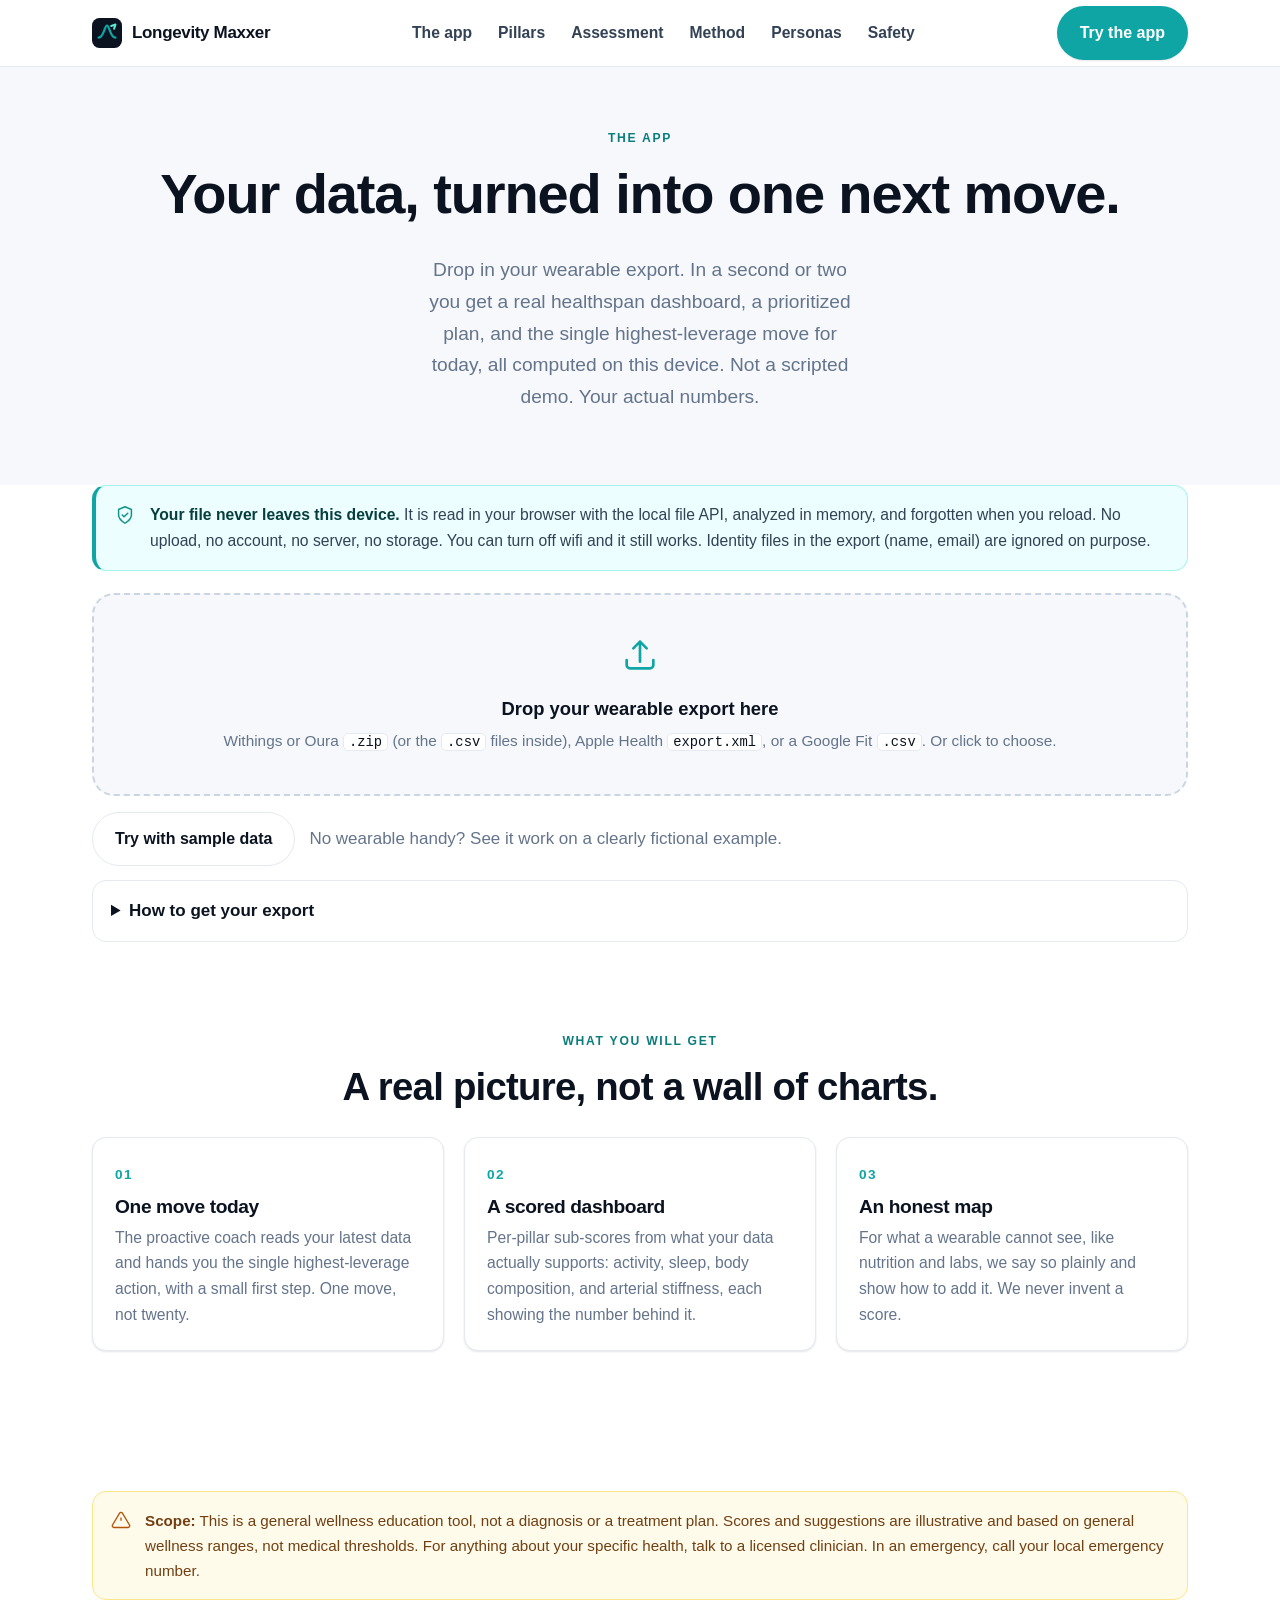
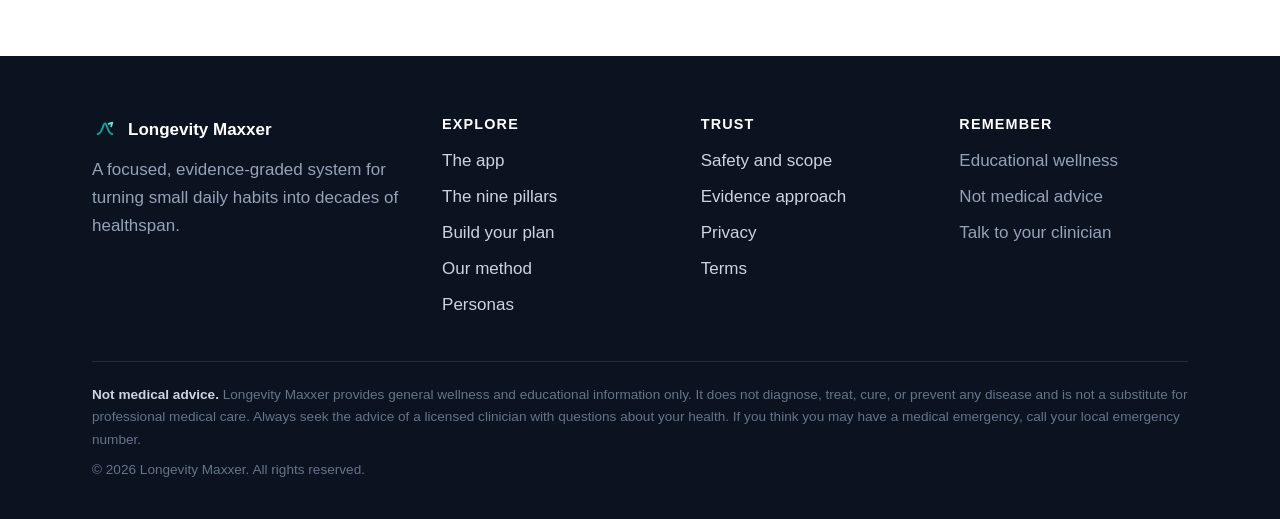
==== commit 326c5bc5: "Add Oura, Apple Health, and Google Fit support to the analyzer The wearable analyzer now reads four " ====
--- a/app.html
+++ b/app.html
@@ -4,7 +4,7 @@
   <meta charset="UTF-8" />
   <meta name="viewport" content="width=device-width, initial-scale=1.0" />
   <title>The App | Longevity Maxxer</title>
-  <meta name="description" content="Drop in your Withings export and get a real healthspan dashboard, a prioritized action plan, and a proactive coach, computed entirely in your browser. Your file is never uploaded, stored, or shared." />
+  <meta name="description" content="Drop in your Withings, Apple Health, Oura, or Google Fit export and get a real healthspan dashboard, a prioritized action plan, and a proactive coach, computed entirely in your browser. Your file is never uploaded, stored, or shared." />
   <meta name="color-scheme" content="light" />
   <link rel="icon" href="/assets/favicon.svg" type="image/svg+xml" />
   <link rel="canonical" href="/app.html" />
@@ -53,9 +53,9 @@
 
         <div id="dropzone" class="dropzone" role="button" tabindex="0" aria-label="Add your export file">
           <svg class="dropzone__icon" width="40" height="40" viewBox="0 0 24 24" fill="none" aria-hidden="true"><path d="M12 16V4m0 0L8 8m4-4 4 4" stroke="currentColor" stroke-width="1.6" stroke-linecap="round" stroke-linejoin="round"/><path d="M4 15v3a2 2 0 0 0 2 2h12a2 2 0 0 0 2-2v-3" stroke="currentColor" stroke-width="1.6" stroke-linecap="round"/></svg>
-          <p class="dropzone__title">Drop your Withings export here</p>
-          <p class="dropzone__hint">the <code>.zip</code> you downloaded, or the <code>.csv</code> files inside it. Or click to choose.</p>
-          <input id="fileInput" type="file" accept=".zip,.csv" multiple hidden />
+          <p class="dropzone__title">Drop your wearable export here</p>
+          <p class="dropzone__hint">Withings or Oura <code>.zip</code> (or the <code>.csv</code> files inside), Apple Health <code>export.xml</code>, or a Google Fit <code>.csv</code>. Or click to choose.</p>
+          <input id="fileInput" type="file" accept=".zip,.csv,.xml,.json" multiple hidden />
         </div>
 
         <div class="dropzone__actions">
@@ -64,14 +64,12 @@
         </div>
 
         <details class="howto">
-          <summary>How to get your Withings export</summary>
-          <ol>
-            <li>Sign in at <span class="mono">account.withings.com</span> on a computer.</li>
-            <li>Open <strong>Download my data</strong> in your profile settings.</li>
-            <li>Request the export, then download the <span class="mono">.zip</span> when it is ready.</li>
-            <li>Come back here and drop the <span class="mono">.zip</span> in the box above.</li>
-          </ol>
-          <p class="muted">Oura, Apple Health, and Google Health support are next. Today the app reads Withings Health Mate exports.</p>
+          <summary>How to get your export</summary>
+          <p><strong>Withings Health Mate.</strong> Sign in at <span class="mono">account.withings.com</span> on a computer, open <strong>Download my data</strong> in your profile, request the export, then drop the <span class="mono">.zip</span> above.</p>
+          <p><strong>Apple Health.</strong> On iPhone, open the <strong>Health</strong> app, tap your profile picture, choose <strong>Export All Health Data</strong>, then drop the <span class="mono">export.zip</span> (or the <span class="mono">export.xml</span> inside) above. This file can be large; it still stays on your device.</p>
+          <p><strong>Oura.</strong> In the Oura app, open <strong>Profile</strong>, then <strong>Membership Hub</strong>, then <strong>Export data</strong>, and request your data. Drop the <span class="mono">.zip</span> of CSVs (or <span class="mono">sleepmodel.csv</span> and <span class="mono">dailyactivity.csv</span>) above.</p>
+          <p><strong>Google Fit.</strong> At <span class="mono">takeout.google.com</span> select <strong>Fit</strong> and export. Drop the <span class="mono">Daily activity metrics</span> CSV files above.</p>
+          <p class="muted">You can drop more than one source at once and the app combines them, keeping the richest reading for each metric. Withings and Apple Health are the most complete. Oura and Google Fit are supported on a best-effort basis and we will keep tuning them. Nothing you drop is uploaded or stored.</p>
         </details>
       </div>
     </section>
